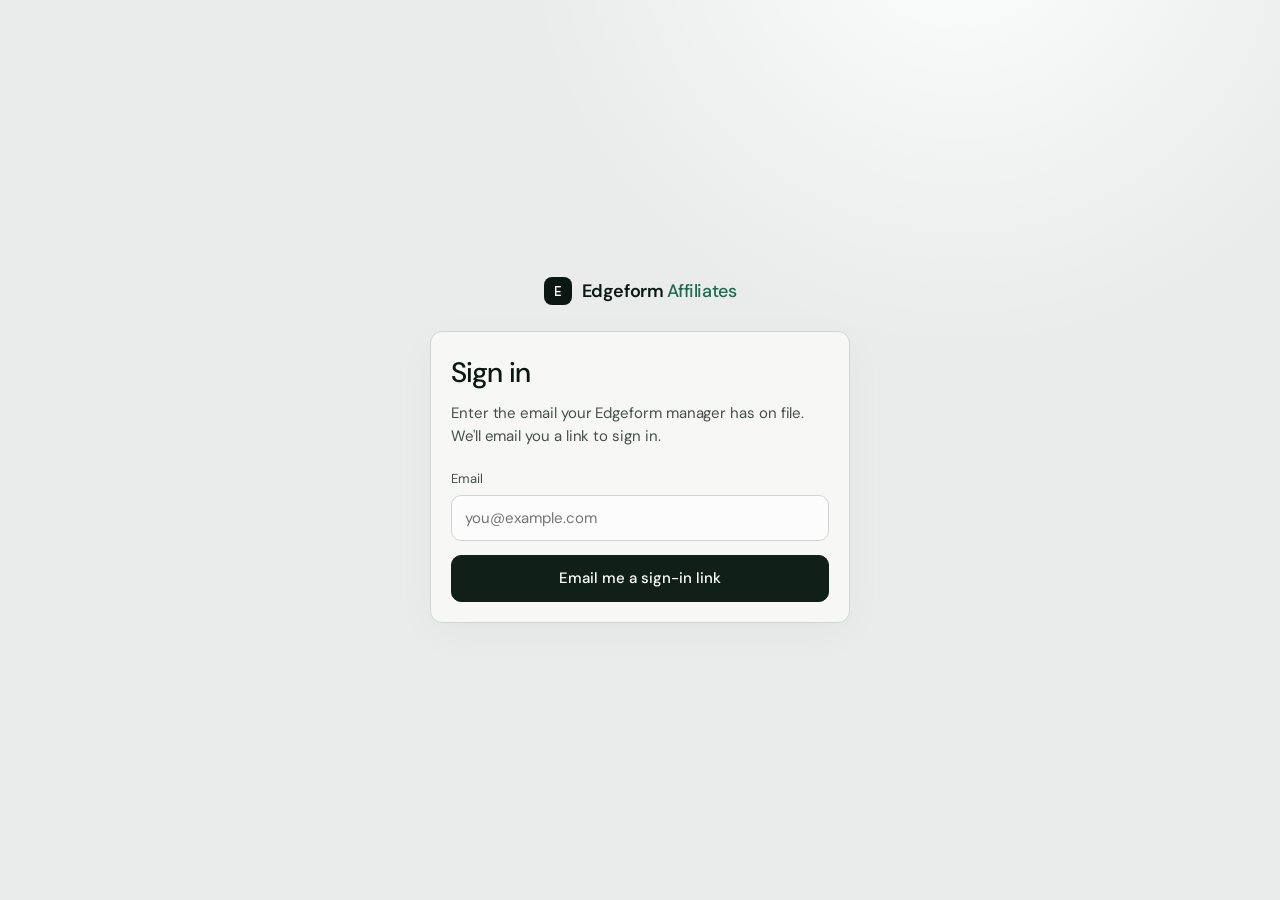
==== index.html @ a6b9659d "Build the affiliate portal against the shared CRM contract Static portal for affiliate.edgeformmarke" ====
<!DOCTYPE html>
<html lang="en">
<head>
<meta charset="UTF-8">
<meta name="viewport" content="width=device-width, initial-scale=1.0">
<title>Sign in · Edgeform Affiliates</title>
<link rel="icon" href="assets/favicon.svg" type="image/svg+xml">
<link rel="preconnect" href="https://fonts.googleapis.com">
<link href="https://fonts.googleapis.com/css2?family=DM+Mono:wght@400;500&family=DM+Sans:wght@400;500;600&display=swap" rel="stylesheet">
<link rel="stylesheet" href="app.css">
</head>
<body>
<div class="auth">
  <div class="auth-card fade-in">
    <div class="brand"><span class="brand-mark">E</span><span>Edgeform <em>Affiliates</em></span></div>
    <div class="panel panel-pad" id="card">
      <form id="login-form" novalidate>
        <h1>Sign in</h1>
        <p>Enter the email your Edgeform manager has on file. We'll email you a link to sign in.</p>
        <div class="field">
          <label for="email">Email</label>
          <input class="input" id="email" type="email" autocomplete="email" inputmode="email" required placeholder="you@example.com">
        </div>
        <button class="btn" type="submit" id="submit">Email me a sign-in link</button>
        <div class="form-error" id="error" role="alert" hidden></div>
      </form>
    </div>
  </div>
</div>

<script src="config.js"></script>
<script src="mock-api.js"></script>
<script src="api.js"></script>
<script src="ui.js"></script>
<script>
  if (Api.getSession()) location.replace('dashboard.html');

  const form = document.getElementById('login-form');
  const errorEl = document.getElementById('error');
  const submit = document.getElementById('submit');

  form.addEventListener('submit', async (event) => {
    event.preventDefault();
    const email = document.getElementById('email').value.trim();
    errorEl.hidden = true;
    if (!/^[^\s@]+@[^\s@]+\.[^\s@]+$/.test(email)) {
      errorEl.textContent = 'Enter a valid email address.';
      errorEl.hidden = false;
      return;
    }
    submit.disabled = true;
    submit.textContent = 'Sending…';
    try {
      await Api.post('/auth/magic-link', { email });
      document.getElementById('card').innerHTML = `
        <h1>Check your email</h1>
        <p>If <strong>${UI.esc(email)}</strong> belongs to an Edgeform affiliate, a sign-in link is on its way. It expires in 15 minutes.</p>
        <button class="btn btn-ghost" onclick="location.reload()">Use a different email</button>
        ${Api.isMock ? `<div class="dev-link">Mock mode: <a href="verify.html?token=${MockApi.LOGIN_TOKEN}">open the sign-in link</a></div>` : ''}`;
    } catch (error) {
      errorEl.textContent = UI.errorMessage(error);
      errorEl.hidden = false;
      submit.disabled = false;
      submit.textContent = 'Email me a sign-in link';
    }
  });
</script>
</body>
</html>
---- app.css ----
/* Edgeform Affiliates — matches the CRM admin palette (home/admin-theme.css). */
:root {
  --bg: #e9eceb;
  --surface: #f7f8f6;
  --surface2: #eef1ef;
  --border: #cfd5d2;
  --border-hi: #9daaa4;
  --text: #0b1713;
  --text-dim: #43504b;
  --text-muted: #75817c;
  --accent: #164c3b;
  --accent-bright: #1c6b51;
  --accent-soft: #a4c9b6;
  --ink: #102019;
  --green: #15724f;
  --blue: #315e81;
  --amber: #a55b1d;
  --red: #a53e3e;
  --mono: 'DM Mono', ui-monospace, monospace;
  --sans: 'DM Sans', system-ui, sans-serif;
  --radius: 12px;
}

*, *::before, *::after { box-sizing: border-box; }
html { -webkit-text-size-adjust: 100%; }
body {
  margin: 0;
  min-height: 100vh;
  background: var(--bg);
  background-image: radial-gradient(circle at 75% -10%, rgba(255,255,255,.9), transparent 32%);
  color: var(--text);
  font: 400 15px/1.5 var(--sans);
  letter-spacing: -.005em;
}
a { color: var(--accent-bright); }
button, input, select, textarea { font: inherit; color: inherit; }
h1, h2, h3 { margin: 0; font-weight: 500; letter-spacing: -.03em; }

/* Header */
.app-header {
  position: sticky; top: 0; z-index: 10;
  background: rgba(247,248,246,.88);
  backdrop-filter: blur(18px);
  border-bottom: 1px solid var(--border);
}
.header-inner {
  max-width: 1100px; margin: 0 auto; padding: 12px 20px;
  display: flex; align-items: center; gap: 24px;
}
.brand { display: flex; align-items: center; gap: 10px; color: var(--text); text-decoration: none; font-weight: 600; letter-spacing: -.025em; white-space: nowrap; }
.brand em { font-style: normal; color: var(--accent-bright); font-weight: 500; }
.brand-mark { width: 28px; height: 28px; border-radius: 8px; background: var(--text); color: #fff; display: grid; place-items: center; font: 500 13px var(--mono); }
.nav { display: flex; gap: 4px; flex: 1; }
.nav-link { padding: 7px 12px; border-radius: 8px; color: var(--text-dim); text-decoration: none; font-size: 14px; }
.nav-link:hover { background: var(--surface2); color: var(--text); }
.nav-link.active { background: var(--ink); color: #fff; }
.header-right { display: flex; align-items: center; gap: 12px; }
.avatar { width: 30px; height: 30px; border-radius: 50%; background: var(--text); color: #fff; display: grid; place-items: center; font: 500 11px var(--mono); }
.btn-link { background: none; border: 0; padding: 0; color: var(--text-dim); cursor: pointer; font-size: 13px; }
.btn-link:hover { color: var(--text); text-decoration: underline; }
.mock-badge { font: 500 10px var(--mono); letter-spacing: .08em; text-transform: uppercase; color: var(--amber); border: 1px dashed var(--amber); border-radius: 6px; padding: 3px 7px; }

/* Layout */
main { max-width: 1100px; margin: 0 auto; padding: 28px 20px 80px; }
.page-head { display: flex; align-items: flex-end; justify-content: space-between; gap: 16px; margin-bottom: 20px; flex-wrap: wrap; }
.kicker { font: 500 10px var(--mono); letter-spacing: .16em; text-transform: uppercase; color: var(--text-muted); }
.page-title { font-size: clamp(26px, 4vw, 36px); line-height: 1.1; margin-top: 6px; }
.back { display: inline-flex; gap: 6px; font-size: 13px; color: var(--text-dim); text-decoration: none; margin-bottom: 14px; }
.back:hover { color: var(--text); }
.section-title { font-size: 17px; margin: 32px 0 12px; }

.panel { background: var(--surface); border: 1px solid var(--border); border-radius: var(--radius); box-shadow: 0 10px 40px rgba(12,26,20,.035); }
.panel-pad { padding: 20px; }
.muted { color: var(--text-muted); }
.dim { color: var(--text-dim); }
.mono { font-family: var(--mono); }
.small { font-size: 13px; }

/* Hero earnings */
.hero {
  position: relative; overflow: hidden;
  background: var(--ink); color: #edf3ef;
  border-radius: 16px; padding: 30px 32px;
  display: grid; grid-template-columns: 1.2fr 1fr 1fr; gap: 28px; align-items: end;
}
.hero::before {
  content: ""; position: absolute; width: 420px; height: 420px; border: 1px solid #3d5148; border-radius: 50%;
  right: -140px; top: -230px; box-shadow: 0 0 0 55px rgba(255,255,255,.017), 0 0 0 110px rgba(255,255,255,.012);
}
.hero > * { position: relative; }
.hero .kicker { color: #8ea79b; }
.hero-val { font-size: clamp(32px, 5vw, 48px); font-weight: 500; letter-spacing: -.05em; line-height: 1; margin-top: 10px; }
.hero-sub-val { font-size: 24px; font-weight: 500; letter-spacing: -.03em; margin-top: 8px; }
.hero-note { color: #aebcb5; font-size: 13px; margin-top: 8px; }

/* Stat tiles */
.stats { display: grid; grid-template-columns: repeat(4, 1fr); gap: 8px; }
.stat { background: var(--surface); border: 1px solid var(--border); border-radius: var(--radius); padding: 16px 18px; }
.stat-val { font-size: 22px; font-weight: 500; letter-spacing: -.03em; margin-top: 4px; }

/* Campaign cards */
.cards { display: grid; grid-template-columns: repeat(auto-fill, minmax(300px, 1fr)); gap: 12px; }
.card {
  display: flex; flex-direction: column; gap: 14px; padding: 20px;
  background: var(--surface); border: 1px solid var(--border); border-radius: var(--radius);
  color: var(--text); text-decoration: none;
  transition: transform .25s, box-shadow .25s, border-color .25s;
}
.card:hover { transform: translateY(-3px); box-shadow: 0 16px 40px rgba(12,26,20,.08); border-color: var(--border-hi); }
.card-top { display: flex; justify-content: space-between; gap: 10px; align-items: flex-start; }
.card-name { font-size: 18px; font-weight: 500; letter-spacing: -.02em; }
.rate { font: 500 13px var(--mono); color: var(--accent); background: rgba(22,76,59,.08); border-radius: 6px; padding: 3px 8px; display: inline-block; }
.card-metrics { display: grid; grid-template-columns: repeat(3, 1fr); gap: 8px; border-top: 1px solid var(--border); padding-top: 14px; }
.metric-val { font-size: 17px; font-weight: 500; letter-spacing: -.02em; }
.platforms { display: flex; gap: 6px; flex-wrap: wrap; }
.chip { font-size: 12px; color: var(--text-dim); border: 1px solid var(--border); border-radius: 999px; padding: 2px 9px; background: var(--surface2); }

/* Pills */
.pill { display: inline-block; font: 500 11px var(--mono); letter-spacing: .02em; border-radius: 999px; padding: 3px 9px; white-space: nowrap; }
.pill-green { background: rgba(21,114,79,.12); color: var(--green); }
.pill-amber { background: rgba(165,91,29,.12); color: var(--amber); }
.pill-red { background: rgba(165,62,62,.12); color: var(--red); }
.pill-blue { background: rgba(49,94,129,.12); color: var(--blue); }
.pill-dark { background: var(--ink); color: #fff; }
.pill-muted { background: var(--surface2); color: var(--text-muted); border: 1px solid var(--border); }

/* Forms */
label { display: block; font-size: 13px; color: var(--text-dim); margin-bottom: 6px; }
.input, select.input {
  width: 100%; padding: 11px 13px; border-radius: 10px;
  border: 1px solid var(--border); background: #fbfcfb; outline: none;
  transition: border-color .2s, box-shadow .2s;
}
.input:focus { border-color: var(--accent-bright); box-shadow: 0 0 0 3px rgba(28,107,81,.14); }
.field { margin-bottom: 14px; }
.field-row { display: grid; grid-template-columns: 1fr 1fr; gap: 12px; }
.hint { font-size: 12px; color: var(--text-muted); margin-top: 5px; }
.btn {
  display: inline-flex; align-items: center; justify-content: center; gap: 8px;
  padding: 11px 18px; border-radius: 10px; border: 1px solid var(--ink);
  background: var(--ink); color: #fff; font-weight: 500; cursor: pointer; white-space: nowrap;
  transition: background .2s, transform .1s;
}
.btn:hover { background: var(--accent); }
.btn:active { transform: translateY(1px); }
.btn:disabled { opacity: .55; cursor: default; }
.btn-ghost { background: transparent; color: var(--text); border-color: var(--border); }
.btn-ghost:hover { background: var(--surface2); }
.btn-sm { padding: 6px 11px; font-size: 13px; border-radius: 8px; }
.btn-danger { color: var(--red); }
.form-error { color: var(--red); font-size: 13px; margin-top: 8px; }
.form-ok { color: var(--green); font-size: 13px; margin-top: 8px; }

/* Add video */
.add-video { display: flex; gap: 10px; }
.add-video .input { flex: 1; }

/* Brief + rules */
.campaign-grid { display: grid; grid-template-columns: 1.4fr 1fr; gap: 12px; }
.brief { white-space: pre-wrap; color: var(--text-dim); margin: 8px 0 0; }
.rules { display: grid; gap: 10px; margin: 0; }
.rules div { display: flex; justify-content: space-between; gap: 12px; border-bottom: 1px dashed var(--border); padding-bottom: 8px; }
.rules div:last-child { border-bottom: 0; padding-bottom: 0; }
.rules dt { color: var(--text-muted); font-size: 13px; }
.rules dd { margin: 0; font-weight: 500; text-align: right; font-size: 14px; }

/* Tables */
.table-wrap { overflow-x: auto; }
table { width: 100%; border-collapse: collapse; font-size: 14px; }
th { text-align: left; font: 500 10px var(--mono); letter-spacing: .12em; text-transform: uppercase; color: var(--text-muted); padding: 12px 16px; border-bottom: 1px solid var(--border); background: rgba(238,241,239,.62); }
td { padding: 14px 16px; border-bottom: 1px solid var(--border); vertical-align: middle; }
tr:last-child td { border-bottom: 0; }
.num { text-align: right; font-variant-numeric: tabular-nums; white-space: nowrap; }
.video-cell { display: flex; gap: 12px; align-items: center; min-width: 220px; }
.video-thumb { width: 42px; height: 56px; border-radius: 7px; background: var(--surface2) center/cover; border: 1px solid var(--border); display: grid; place-items: center; font: 500 10px var(--mono); color: var(--text-muted); flex-shrink: 0; }
.video-title { font-weight: 500; max-width: 280px; overflow: hidden; text-overflow: ellipsis; white-space: nowrap; display: block; color: var(--text); text-decoration: none; }
.video-title:hover { text-decoration: underline; }
.reason { color: var(--red); font-size: 12px; margin-top: 4px; }

/* Payouts */
.payout { border-bottom: 1px solid var(--border); }
.payout:last-child { border-bottom: 0; }
.payout summary { list-style: none; display: grid; grid-template-columns: 1.4fr 1fr 1fr auto; gap: 16px; align-items: center; padding: 16px 20px; cursor: pointer; }
.payout summary::-webkit-details-marker { display: none; }
.payout summary:hover { background: var(--surface2); }
.payout-lines { padding: 0 20px 16px; }
.payout-lines table { background: #fbfcfb; border: 1px solid var(--border); border-radius: 10px; overflow: hidden; }

/* Auth screens */
.auth { min-height: 100vh; display: grid; place-items: center; padding: 24px 16px; }
.auth-card { width: 100%; max-width: 420px; }
.auth-card .brand { justify-content: center; margin-bottom: 26px; font-size: 18px; }
.auth-card h1 { font-size: 28px; }
.auth-card p { color: var(--text-dim); margin: 8px 0 22px; }
.auth-card .btn { width: 100%; }
.dev-link { margin-top: 16px; padding: 12px; border: 1px dashed var(--amber); border-radius: 10px; font-size: 13px; color: var(--amber); }

/* States */
.state { padding: 36px 20px; text-align: center; color: var(--text-muted); display: flex; gap: 10px; justify-content: center; align-items: center; }
.state-error { color: var(--red); }
.empty { padding: 36px 20px; text-align: center; color: var(--text-muted); }
.spinner { width: 16px; height: 16px; border: 2px solid var(--border); border-top-color: var(--accent); border-radius: 50%; animation: spin .8s linear infinite; }
@keyframes spin { to { transform: rotate(360deg); } }

.toast {
  position: fixed; left: 50%; bottom: 24px; transform: translate(-50%, 20px); opacity: 0;
  background: var(--ink); color: #fff; padding: 11px 18px; border-radius: 10px; font-size: 14px;
  transition: opacity .25s, transform .25s; pointer-events: none; z-index: 50; max-width: calc(100% - 32px);
}
.toast.show { opacity: 1; transform: translate(-50%, 0); }
.toast-error { background: var(--red); }

.connections { display: grid; gap: 10px; }
.connection { display: flex; align-items: center; justify-content: space-between; gap: 12px; padding: 14px 16px; border: 1px solid var(--border); border-radius: 10px; background: #fbfcfb; }

.fade-in { animation: rise .45s cubic-bezier(.22,1,.36,1) both; }
@keyframes rise { from { opacity: 0; transform: translateY(12px); } to { opacity: 1; transform: none; } }

@media (max-width: 860px) {
  .hero { grid-template-columns: 1fr 1fr; }
  .hero > :first-child { grid-column: 1 / -1; }
  .stats { grid-template-columns: repeat(2, 1fr); }
  .campaign-grid { grid-template-columns: 1fr; }
}
@media (max-width: 640px) {
  .header-inner { flex-wrap: wrap; gap: 10px; padding: 10px 16px; }
  .nav { order: 3; flex-basis: 100%; overflow-x: auto; }
  .header-right { margin-left: auto; }
  main { padding: 20px 16px 70px; }
  .hero { padding: 24px 22px; gap: 18px; }
  .add-video { flex-direction: column; }
  .field-row { grid-template-columns: 1fr; }
  .payout summary { grid-template-columns: 1fr auto; }
  .payout summary .hide-sm { display: none; }
  .hide-sm { display: none; }
  .video-table thead { display: none; }
  .video-table tr { display: grid; grid-template-columns: 1fr 1fr auto; gap: 8px 12px; padding: 14px 16px; border-bottom: 1px solid var(--border); }
  .video-table tr:last-child { border-bottom: 0; }
  .video-table td { padding: 0; border: 0; }
  .video-table .cell-video { grid-column: 1 / -1; }
  .video-table .video-cell { min-width: 0; }
  .video-table .video-title { max-width: 100%; }
  .video-table .cell-status { grid-column: 1 / -1; }
  .video-table td[data-label] { text-align: left; }
  .video-table td[data-label]::before { content: attr(data-label); display: block; font: 500 10px var(--mono); letter-spacing: .12em; text-transform: uppercase; color: var(--text-muted); margin-bottom: 2px; }
  .video-table .cell-action { align-self: end; }
  .video-table .cell-action:empty { display: none; }
}
@media (prefers-reduced-motion: reduce) {
  *, *::before, *::after { animation: none !important; transition: none !important; }
}
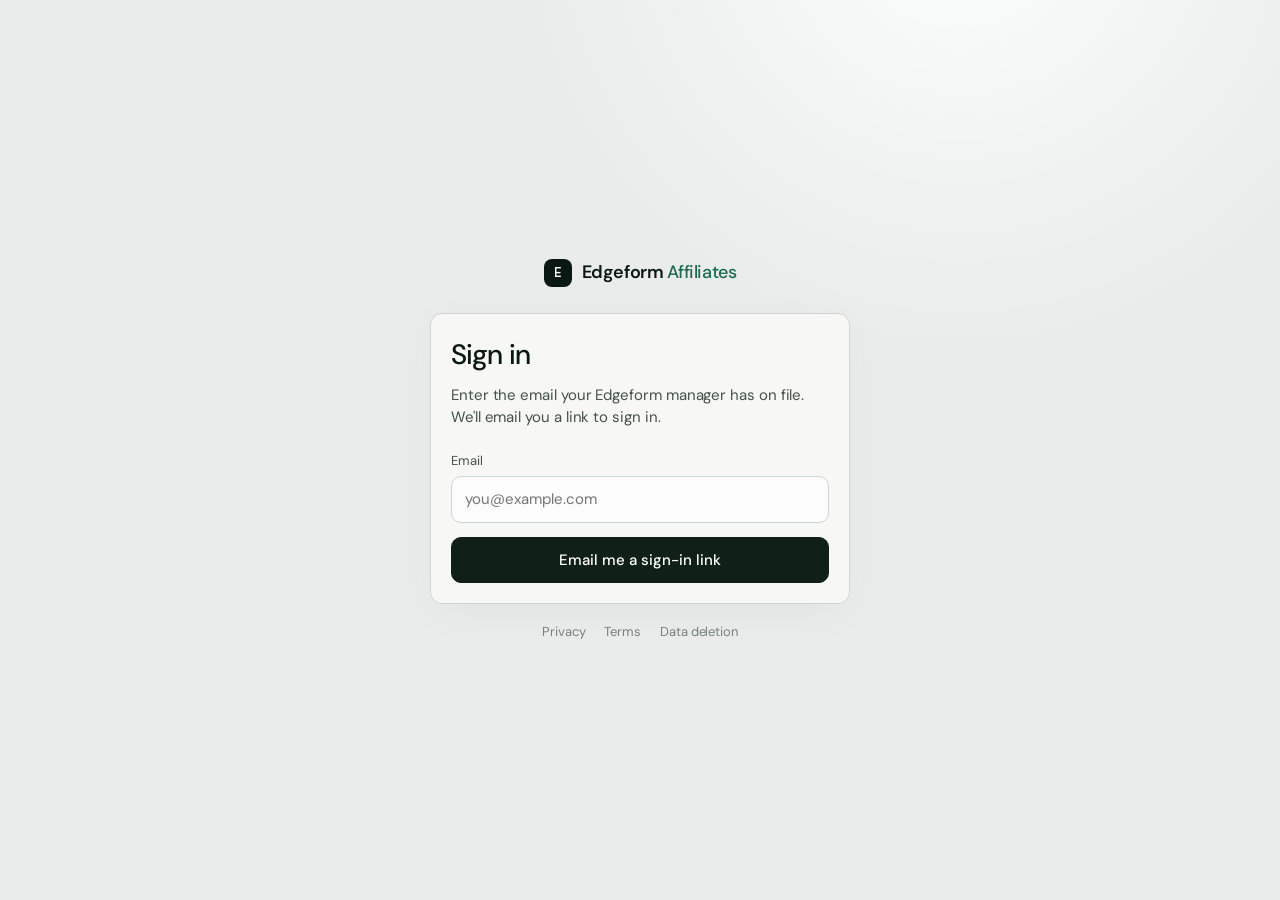
==== commit 5e289ab5: "Add privacy, terms and data deletion pages for Meta App Review Meta requires a privacy policy, terms" ====
--- a/index.html
+++ b/index.html
@@ -21,9 +21,19 @@
           <label for="email">Email</label>
           <input class="input" id="email" type="email" autocomplete="email" inputmode="email" required placeholder="you@example.com">
         </div>
+        <div class="field" id="password-field" hidden>
+          <label for="password">Password</label>
+          <input class="input" id="password" type="password" autocomplete="current-password">
+          <div class="hint">Demo account: signs in with sample data.</div>
+        </div>
         <button class="btn" type="submit" id="submit">Email me a sign-in link</button>
         <div class="form-error" id="error" role="alert" hidden></div>
       </form>
+    </div>
+    <div class="auth-links">
+      <a href="privacy.html">Privacy</a>
+      <a href="terms.html">Terms</a>
+      <a href="data-deletion.html">Data deletion</a>
     </div>
   </div>
 </div>
@@ -39,10 +49,24 @@
   const errorEl = document.getElementById('error');
   const submit = document.getElementById('submit');
 
+  const emailInput = document.getElementById('email');
+  const passwordField = document.getElementById('password-field');
+  const isDemo = () => emailInput.value.trim().toLowerCase() === Api.DEMO_EMAIL;
+  emailInput.addEventListener('input', () => {
+    passwordField.hidden = !isDemo();
+    submit.textContent = isDemo() ? 'Sign in' : 'Email me a sign-in link';
+  });
+
   form.addEventListener('submit', async (event) => {
     event.preventDefault();
-    const email = document.getElementById('email').value.trim();
+    const email = emailInput.value.trim();
     errorEl.hidden = true;
+    if (isDemo()) {
+      if (await Api.demoLogin(email, document.getElementById('password').value)) return location.replace('dashboard.html');
+      errorEl.textContent = 'Wrong password.';
+      errorEl.hidden = false;
+      return;
+    }
     if (!/^[^\s@]+@[^\s@]+\.[^\s@]+$/.test(email)) {
       errorEl.textContent = 'Enter a valid email address.';
       errorEl.hidden = false;
--- a/app.css
+++ b/app.css
@@ -177,6 +177,31 @@
 .video-title:hover { text-decoration: underline; }
 .reason { color: var(--red); font-size: 12px; margin-top: 4px; }
 
+/* Insights screenshots (CONTRACT.md §7) */
+.shots { margin-top: 8px; }
+.shots-bar { display: flex; align-items: center; gap: 10px; flex-wrap: wrap; }
+.shots-hint { font-size: 12px; color: var(--text-muted); margin-top: 6px; max-width: 46ch; }
+.shots-hint strong { color: var(--text-dim); font-weight: 500; }
+.shots-form { margin-top: 10px; padding: 12px; border: 1px solid var(--border); border-radius: 10px; background: var(--surface2); display: flex; gap: 12px; }
+.shots-form[hidden] { display: none; }
+.shots-form .state { padding: 8px; }
+.shots-preview { width: 76px; height: 100px; object-fit: cover; border-radius: 8px; border: 1px solid var(--border); background: #fff; flex-shrink: 0; }
+.shots-fields { display: grid; gap: 8px; flex: 1; min-width: 0; }
+.shots-fields .input { padding: 8px 10px; border-radius: 8px; font-size: 14px; }
+.shots-actions { display: flex; gap: 8px; }
+.progress { height: 5px; border-radius: 999px; background: var(--border); overflow: hidden; }
+.progress span { display: block; height: 100%; width: 0; background: var(--accent-bright); transition: width .15s linear; }
+.shots-gallery { margin-top: 10px; display: flex; gap: 10px; flex-wrap: wrap; }
+.shots-gallery[hidden] { display: none; }
+.shots-gallery .state { padding: 10px; }
+.shot { margin: 0; width: 128px; border: 1px solid var(--border); border-radius: 10px; background: var(--surface); overflow: hidden; }
+.shot-img { display: grid; place-items: center; height: 120px; background: var(--surface2); text-decoration: none; }
+.shot-img img { width: 100%; height: 120px; object-fit: cover; display: block; }
+.shot figcaption { padding: 7px 9px 9px; display: grid; gap: 2px; }
+.shot-note { overflow: hidden; text-overflow: ellipsis; white-space: nowrap; }
+.shot-del { color: var(--red); justify-self: start; }
+.shot-del:hover { color: var(--red); }
+
 /* Payouts */
 .payout { border-bottom: 1px solid var(--border); }
 .payout:last-child { border-bottom: 0; }
@@ -209,9 +234,6 @@
 }
 .toast.show { opacity: 1; transform: translate(-50%, 0); }
 .toast-error { background: var(--red); }
-
-.connections { display: grid; gap: 10px; }
-.connection { display: flex; align-items: center; justify-content: space-between; gap: 12px; padding: 14px 16px; border: 1px solid var(--border); border-radius: 10px; background: #fbfcfb; }
 
 .fade-in { animation: rise .45s cubic-bezier(.22,1,.36,1) both; }
 @keyframes rise { from { opacity: 0; transform: translateY(12px); } to { opacity: 1; transform: none; } }
@@ -245,7 +267,30 @@
   .video-table td[data-label]::before { content: attr(data-label); display: block; font: 500 10px var(--mono); letter-spacing: .12em; text-transform: uppercase; color: var(--text-muted); margin-bottom: 2px; }
   .video-table .cell-action { align-self: end; }
   .video-table .cell-action:empty { display: none; }
+  .shots-form { flex-direction: column; }
+  .shots-preview { width: 100%; height: 140px; }
+  .shot { width: calc(50% - 5px); }
 }
 @media (prefers-reduced-motion: reduce) {
   *, *::before, *::after { animation: none !important; transition: none !important; }
 }
+
+/* Instagram connection (CONTRACT.md §8) */
+.connection { display: flex; align-items: center; justify-content: space-between; gap: 14px; flex-wrap: wrap; }
+.connection + .hint { margin-top: 12px; }
+
+/* Legal pages (privacy, terms, data deletion) — public, no session required. */
+.legal { max-width: 720px; margin: 0 auto; padding: 32px 20px 64px; }
+.legal .brand { margin-bottom: 28px; }
+.legal h1 { font-size: clamp(26px, 4vw, 34px); line-height: 1.15; }
+.legal h2 { font-size: 18px; margin: 32px 0 8px; }
+.legal p, .legal li { color: var(--text-dim); }
+.legal ul { padding-left: 20px; margin: 8px 0; }
+.legal li { margin: 4px 0; }
+.legal .updated { font: 500 11px var(--mono); letter-spacing: .12em; text-transform: uppercase; color: var(--text-muted); margin-top: 8px; }
+.legal .panel-pad + .panel-pad { margin-top: 14px; }
+.legal footer { margin-top: 40px; padding-top: 20px; border-top: 1px solid var(--border); font-size: 13px; color: var(--text-muted); }
+.legal footer a { margin-right: 14px; }
+.auth-links { margin-top: 18px; text-align: center; font-size: 13px; }
+.auth-links a { color: var(--text-muted); margin: 0 8px; text-decoration: none; }
+.auth-links a:hover { color: var(--text); text-decoration: underline; }
